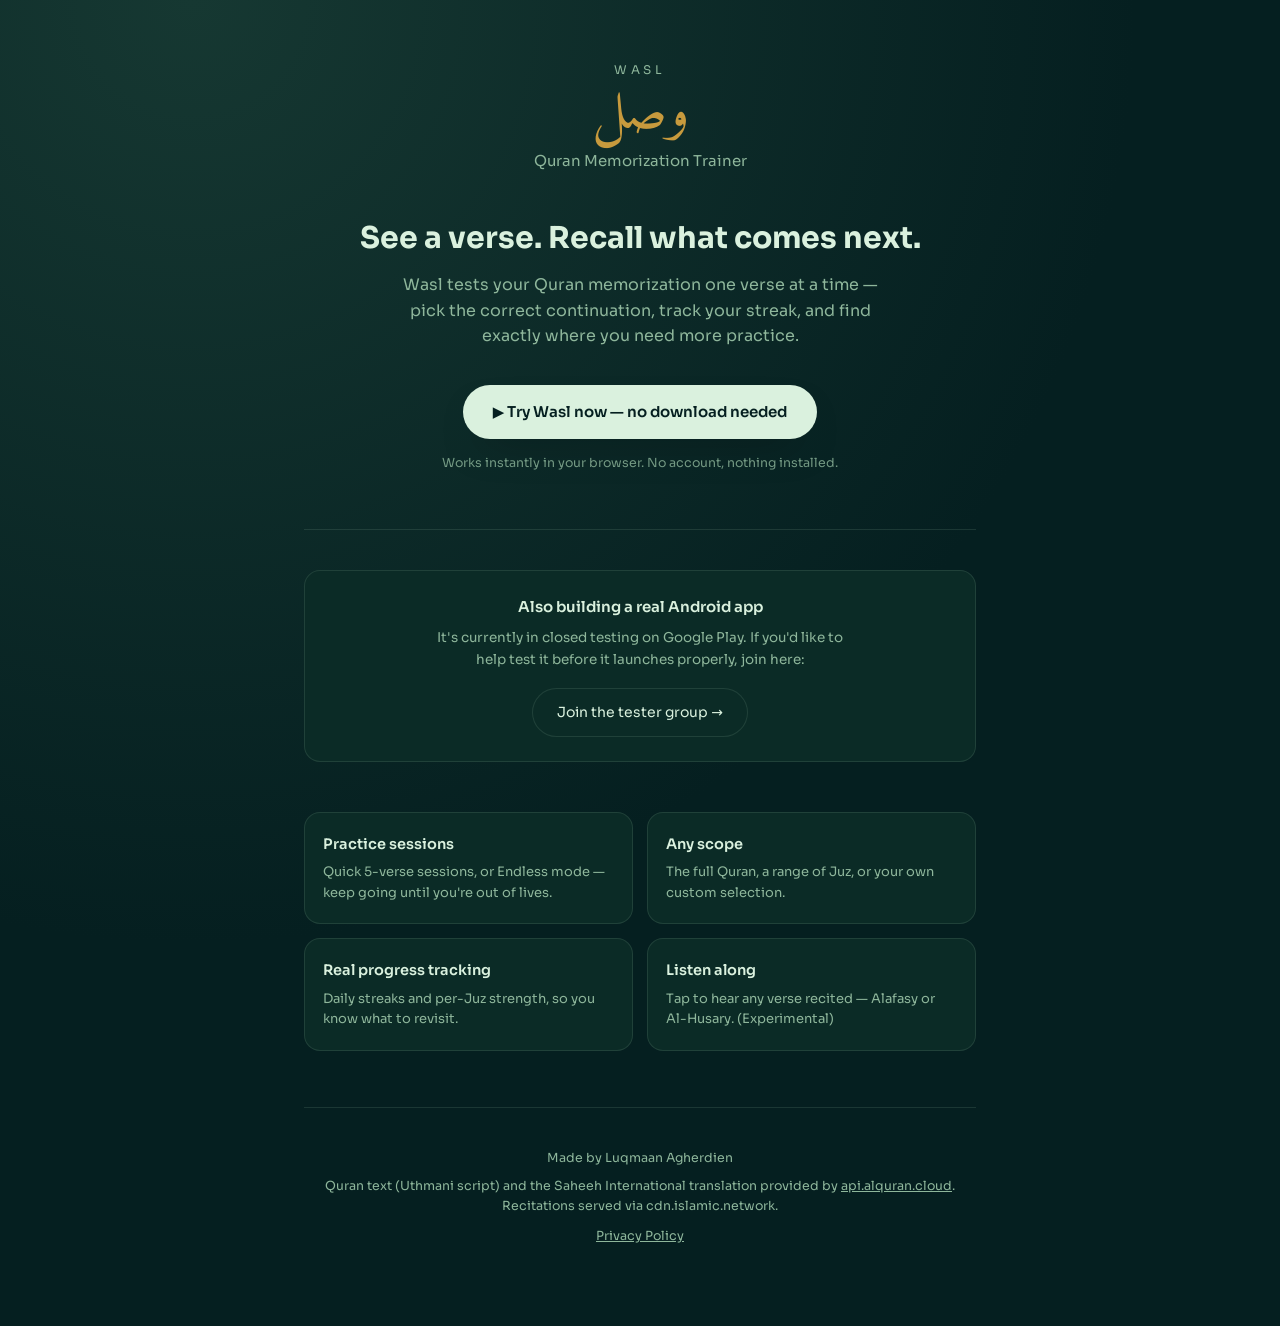
==== index.html @ dbeb6048 "Added new files" ====
<!DOCTYPE html>
<html lang="en">
<head>
<meta charset="UTF-8">
<meta name="viewport" content="width=device-width, initial-scale=1.0">
<title>Wasl — Quran Memorization Trainer</title>
<meta name="description" content="Wasl helps you test your Quran memorization — see a verse, recall what comes next or before. Free, no account required.">
<link rel="icon" href="app/icons/icon-192.png">
<link rel="preconnect" href="https://fonts.googleapis.com">
<link rel="preconnect" href="https://fonts.gstatic.com" crossorigin>
<link href="https://fonts.googleapis.com/css2?family=Amiri:wght@400;700&family=Sora:wght@300;400;500;600;700&display=swap" rel="stylesheet">
<style>
  :root{
    --bg:#051F20; --surface:#0B2B26; --surface2:#163832; --line:rgba(142,182,155,.16);
    --ink:#DAF1DE; --ink-soft:#8EB69B; --accent:#C79A3D; --accent-dim:rgba(199,154,61,.18);
    --btn-bg:#DAF1DE; --btn-fg:#051F20;
  }
  *{ box-sizing: border-box; }
  body{
    margin: 0;
    background: radial-gradient(circle at 15% 0%, #163832, var(--bg) 55%);
    color: var(--ink);
    font-family: 'Sora', system-ui, sans-serif;
    line-height: 1.6;
  }
  .wrap{ max-width: 720px; margin: 0 auto; padding: 60px 24px 40px; }

  header{ text-align: center; margin-bottom: 46px; }
  .brand-eyebrow{ font-size: 12px; letter-spacing: .3em; text-transform: uppercase; color: var(--ink-soft); margin-bottom: 8px; }
  .brand-mark{ font-family: 'Amiri', serif; font-size: 56px; color: var(--accent); direction: rtl; line-height: 1; margin-bottom: 6px; }
  .brand-name{ font-size: 15px; color: var(--ink-soft); }

  .hero-title{ font-size: 30px; font-weight: 700; text-align: center; margin: 0 0 14px; line-height: 1.3; }
  .hero-sub{ font-size: 16px; color: var(--ink-soft); text-align: center; max-width: 480px; margin: 0 auto 36px; }

  .cta-row{ display: flex; flex-direction: column; align-items: center; gap: 14px; margin-bottom: 56px; }
  .btn-primary{
    display: inline-flex; align-items: center; gap: 10px;
    background: var(--btn-bg); color: var(--btn-fg); font-weight: 600; font-size: 15px;
    padding: 15px 30px; border-radius: 999px; text-decoration: none;
    box-shadow: 0 18px 40px -22px rgba(0,0,0,.6);
  }
  .btn-secondary{
    display: inline-flex; align-items: center; gap: 8px;
    color: var(--ink); font-size: 14px; text-decoration: none;
    border: 1px solid var(--line); padding: 12px 24px; border-radius: 999px;
    background: var(--surface);
  }
  .btn-secondary:hover{ border-color: var(--accent); }
  .no-install{ font-size: 12.5px; color: var(--ink-soft); opacity: .8; }

  .features{
    display: grid; grid-template-columns: 1fr 1fr; gap: 14px;
    margin-bottom: 56px;
  }
  .feature-card{
    background: var(--surface); border: 1px solid var(--line); border-radius: 16px;
    padding: 20px 18px;
  }
  .feature-title{ font-weight: 600; font-size: 14.5px; margin-bottom: 6px; }
  .feature-body{ font-size: 13px; color: var(--ink-soft); }

  .divider{ height: 1px; background: var(--line); margin: 0 0 40px; }

  .testing-block{
    text-align: center; margin-bottom: 50px; padding: 24px;
    background: var(--surface); border: 1px solid var(--line); border-radius: 16px;
  }
  .testing-title{ font-weight: 600; font-size: 15px; margin-bottom: 8px; }
  .testing-body{ font-size: 13.5px; color: var(--ink-soft); margin-bottom: 18px; max-width: 420px; margin-left: auto; margin-right: auto; }

  footer{ text-align: center; font-size: 12.5px; color: var(--ink-soft); padding-bottom: 40px; }
  footer a{ color: var(--ink-soft); }
  footer .credit{ margin-bottom: 8px; }

  @media (max-width: 480px){
    .features{ grid-template-columns: 1fr; }
    .brand-mark{ font-size: 46px; }
    .hero-title{ font-size: 24px; }
  }
</style>
</head>
<body>
<div class="wrap">

  <header>
    <div class="brand-eyebrow">WASL</div>
    <div class="brand-mark">وصل</div>
    <div class="brand-name">Quran Memorization Trainer</div>
  </header>

  <div class="hero-title">See a verse. Recall what comes next.</div>
  <div class="hero-sub">Wasl tests your Quran memorization one verse at a time — pick the correct continuation, track your streak, and find exactly where you need more practice.</div>

  <div class="cta-row">
    <a class="btn-primary" href="app/">
      ▶ Try Wasl now — no download needed
    </a>
    <div class="no-install">Works instantly in your browser. No account, nothing installed.</div>
  </div>

  <div class="divider"></div>

  <div class="testing-block">
    <div class="testing-title">Also building a real Android app</div>
    <div class="testing-body">It's currently in closed testing on Google Play. If you'd like to help test it before it launches properly, join here:</div>
    <a class="btn-secondary" href="https://groups.google.com/g/wasl-testers">Join the tester group →</a>
  </div>

  <div class="features">
    <div class="feature-card">
      <div class="feature-title">Practice sessions</div>
      <div class="feature-body">Quick 5-verse sessions, or Endless mode — keep going until you're out of lives.</div>
    </div>
    <div class="feature-card">
      <div class="feature-title">Any scope</div>
      <div class="feature-body">The full Quran, a range of Juz, or your own custom selection.</div>
    </div>
    <div class="feature-card">
      <div class="feature-title">Real progress tracking</div>
      <div class="feature-body">Daily streaks and per-Juz strength, so you know what to revisit.</div>
    </div>
    <div class="feature-card">
      <div class="feature-title">Listen along</div>
      <div class="feature-body">Tap to hear any verse recited — Alafasy or Al-Husary. (Experimental)</div>
    </div>
  </div>

  <div class="divider"></div>

  <footer>
    <div class="credit">Made by Luqmaan Agherdien</div>
    <div>Quran text (Uthmani script) and the Saheeh International translation provided by <a href="https://alquran.cloud" target="_blank" rel="noopener">api.alquran.cloud</a>. Recitations served via cdn.islamic.network.</div>
    <div style="margin-top:10px;"><a href="[YOUR PRIVACY POLICY URL HERE]">Privacy Policy</a></div>
  </footer>

</div>
</body>
</html>
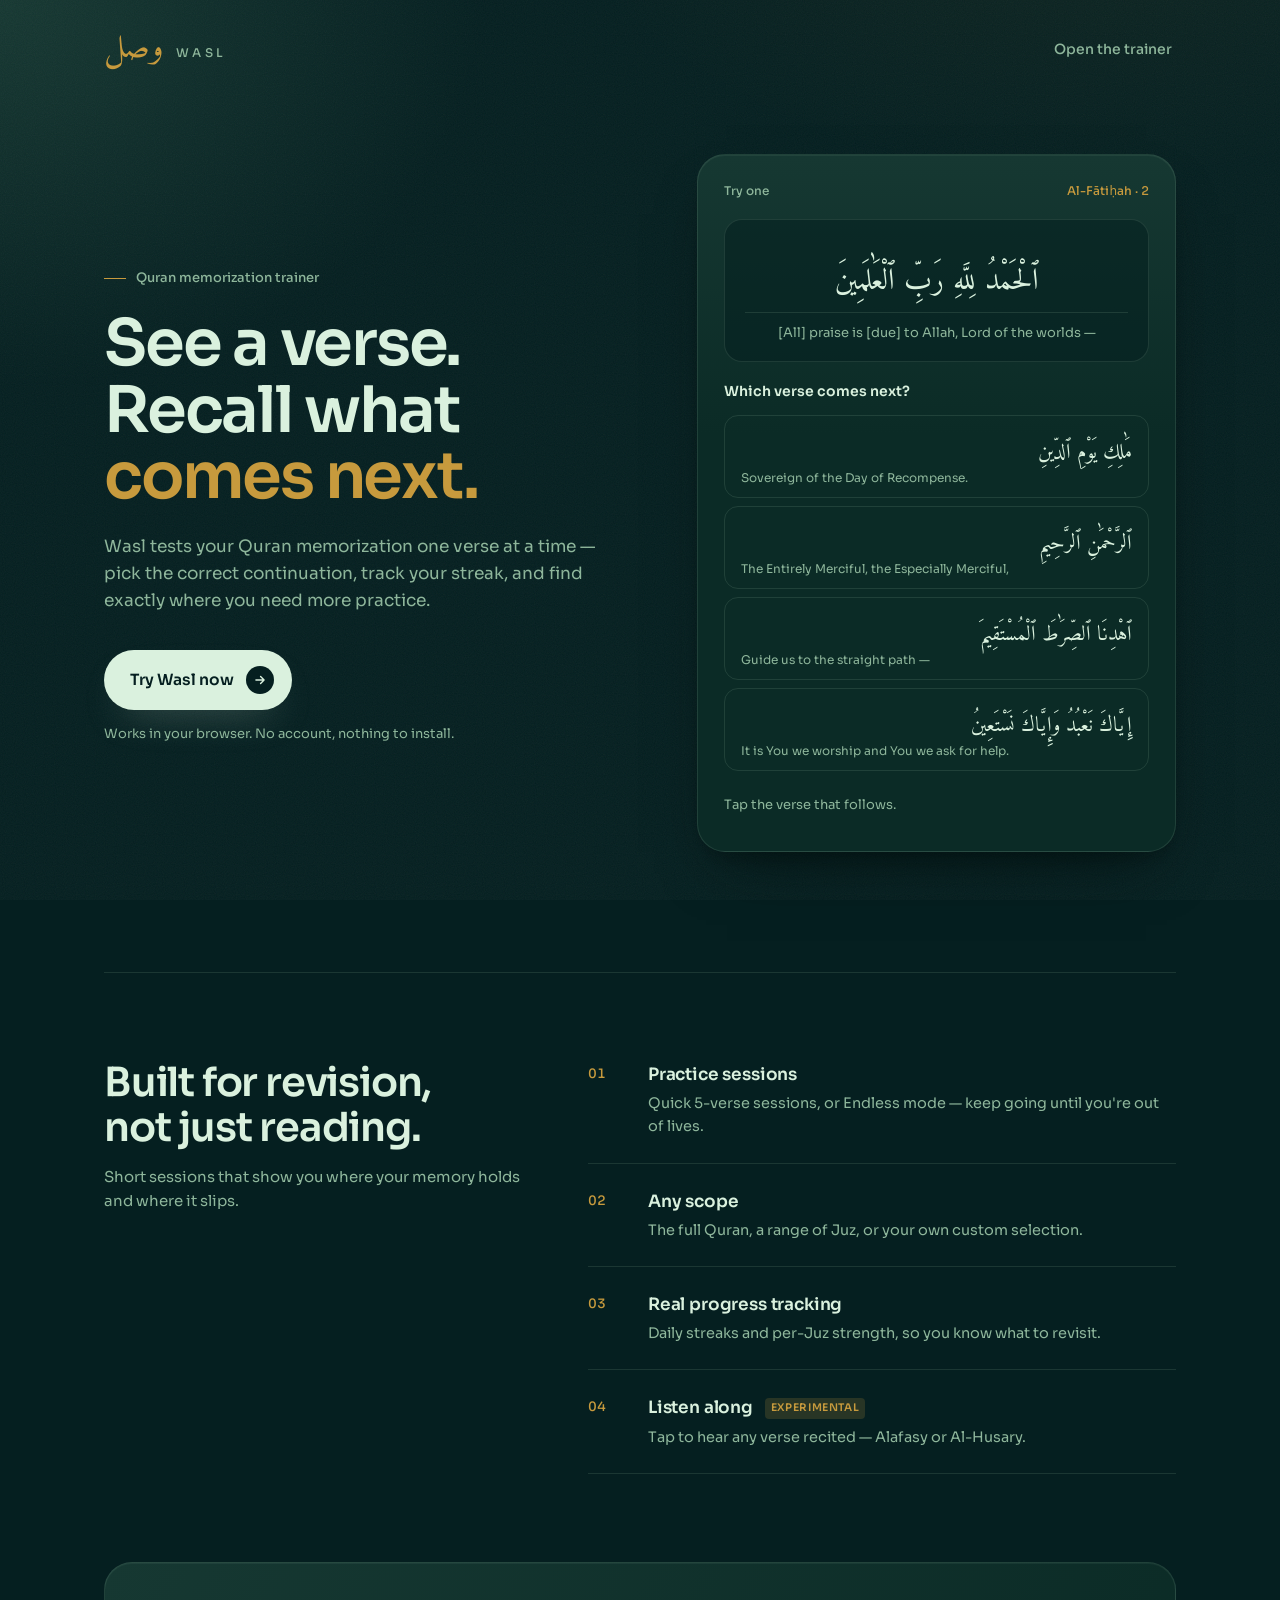
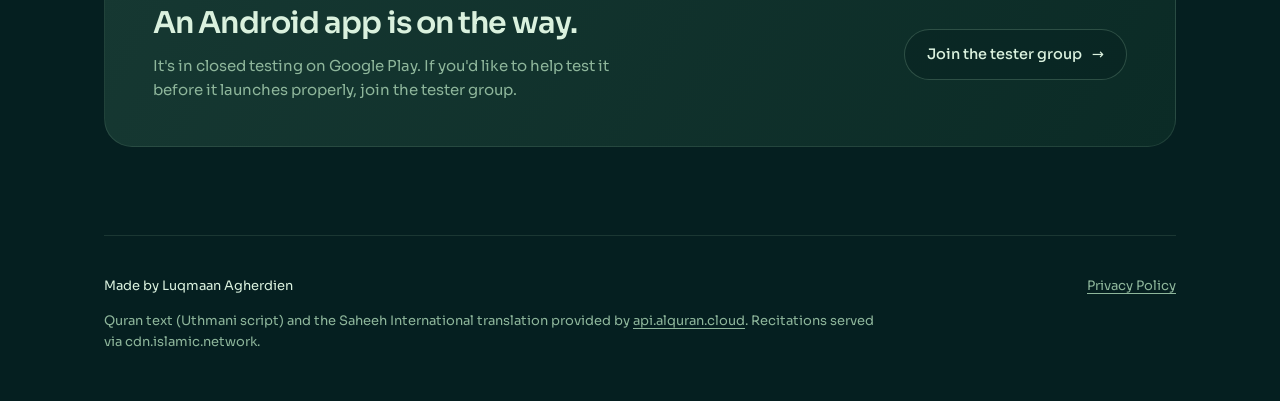
==== commit 25930a52: "Redesign landing page: interactive verse demo, semantic markup, states - Two-column hero with a work" ====
--- a/index.html
+++ b/index.html
@@ -5,135 +5,348 @@
 <meta name="viewport" content="width=device-width, initial-scale=1.0">
 <title>Wasl — Quran Memorization Trainer</title>
 <meta name="description" content="Wasl helps you test your Quran memorization — see a verse, recall what comes next or before. Free, no account required.">
+<meta name="theme-color" content="#051F20">
+<meta property="og:type" content="website">
+<meta property="og:title" content="Wasl — Quran Memorization Trainer">
+<meta property="og:description" content="See a verse. Recall what comes next. Free, in your browser, no account required.">
+<meta property="og:url" content="https://luqmaana.github.io/wasl-web/">
+<meta property="og:image" content="https://luqmaana.github.io/wasl-web/app/icons/icon-512.png">
+<meta name="twitter:card" content="summary">
 <link rel="icon" href="app/icons/icon-192.png">
+<link rel="apple-touch-icon" href="app/icons/icon-180.png">
 <link rel="preconnect" href="https://fonts.googleapis.com">
 <link rel="preconnect" href="https://fonts.gstatic.com" crossorigin>
-<link href="https://fonts.googleapis.com/css2?family=Amiri:wght@400;700&family=Sora:wght@300;400;500;600;700&display=swap" rel="stylesheet">
+<link href="https://fonts.googleapis.com/css2?family=Amiri:wght@400;700&family=Amiri+Quran&family=Sora:wght@300;400;500;600;700&display=swap" rel="stylesheet">
 <style>
   :root{
-    --bg:#051F20; --surface:#0B2B26; --surface2:#163832; --line:rgba(142,182,155,.16);
+    --bg:#051F20; --surface:#0B2B26; --surface2:#163832; --line:rgba(142,182,155,.16); --line-strong:rgba(142,182,155,.28);
     --ink:#DAF1DE; --ink-soft:#8EB69B; --accent:#C79A3D; --accent-dim:rgba(199,154,61,.18);
+    --good:#7FC79A; --good-dim:rgba(127,199,154,.14); --bad:#D9826B; --bad-dim:rgba(217,130,107,.12);
     --btn-bg:#DAF1DE; --btn-fg:#051F20;
+    --shadow: 0 30px 60px -30px rgba(1,14,13,.9), 0 12px 24px -16px rgba(1,14,13,.7);
+    --ease: cubic-bezier(.2,.8,.2,1);
   }
   *{ box-sizing: border-box; }
+  html{ scroll-behavior: smooth; }
   body{
-    margin: 0;
-    background: radial-gradient(circle at 15% 0%, #163832, var(--bg) 55%);
+    margin: 0; min-height: 100dvh;
+    background:
+      radial-gradient(60rem 40rem at 85% -10%, rgba(199,154,61,.07), transparent 60%),
+      radial-gradient(50rem 40rem at 0% 0%, #163832, transparent 60%),
+      var(--bg);
     color: var(--ink);
     font-family: 'Sora', system-ui, sans-serif;
     line-height: 1.6;
-  }
-  .wrap{ max-width: 720px; margin: 0 auto; padding: 60px 24px 40px; }
-
-  header{ text-align: center; margin-bottom: 46px; }
-  .brand-eyebrow{ font-size: 12px; letter-spacing: .3em; text-transform: uppercase; color: var(--ink-soft); margin-bottom: 8px; }
-  .brand-mark{ font-family: 'Amiri', serif; font-size: 56px; color: var(--accent); direction: rtl; line-height: 1; margin-bottom: 6px; }
-  .brand-name{ font-size: 15px; color: var(--ink-soft); }
-
-  .hero-title{ font-size: 30px; font-weight: 700; text-align: center; margin: 0 0 14px; line-height: 1.3; }
-  .hero-sub{ font-size: 16px; color: var(--ink-soft); text-align: center; max-width: 480px; margin: 0 auto 36px; }
-
-  .cta-row{ display: flex; flex-direction: column; align-items: center; gap: 14px; margin-bottom: 56px; }
+    -webkit-font-smoothing: antialiased;
+  }
+  /* Fixed grain overlay to break up the flat gradient */
+  body::before{
+    content: ""; position: fixed; inset: 0; pointer-events: none; z-index: 0; opacity: .06;
+    background-image: url("data:image/svg+xml,%3Csvg xmlns='http://www.w3.org/2000/svg' width='160' height='160'%3E%3Cfilter id='n'%3E%3CfeTurbulence type='fractalNoise' baseFrequency='.9' numOctaves='2' stitchTiles='stitch'/%3E%3C/filter%3E%3Crect width='100%25' height='100%25' filter='url(%23n)'/%3E%3C/svg%3E");
+  }
+  a{ color: inherit; }
+  :focus-visible{ outline: 2px solid var(--accent); outline-offset: 3px; border-radius: 6px; }
+
+  .skip{
+    position: absolute; left: 16px; top: -60px; z-index: 10;
+    background: var(--btn-bg); color: var(--btn-fg); padding: 10px 16px; border-radius: 10px;
+    font-weight: 600; font-size: 14px; text-decoration: none; transition: top .2s var(--ease);
+  }
+  .skip:focus{ top: 16px; }
+
+  .wrap{ position: relative; z-index: 1; max-width: 1120px; margin: 0 auto; padding: 0 24px; }
+
+  /* ---------- Top bar ---------- */
+  .topbar{ display: flex; align-items: center; justify-content: space-between; padding: 28px 0; }
+  .logo{ display: flex; align-items: baseline; gap: 12px; text-decoration: none; }
+  .logo-ar{ font-family: 'Amiri', serif; font-size: 34px; line-height: 1; color: var(--accent); }
+  .logo-en{ font-size: 12px; font-weight: 500; letter-spacing: .28em; text-transform: uppercase; color: var(--ink-soft); }
+  .topbar-link{
+    font-size: 14px; font-weight: 500; color: var(--ink-soft); text-decoration: none;
+    padding: 10px 4px; transition: color .2s var(--ease);
+  }
+  .topbar-link:hover{ color: var(--ink); }
+
+  /* ---------- Hero ---------- */
+  .hero{
+    display: grid; grid-template-columns: 1fr; gap: 48px;
+    padding: 40px 0 96px; align-items: center;
+  }
+  .eyebrow{
+    display: inline-flex; align-items: center; gap: 10px;
+    font-size: 13px; font-weight: 500; color: var(--ink-soft); margin-bottom: 22px;
+  }
+  .eyebrow::before{ content: ""; width: 22px; height: 1px; background: var(--accent); }
+  h1{
+    font-size: clamp(38px, 6vw, 64px); font-weight: 600; line-height: 1.04; letter-spacing: -.035em;
+    margin: 0 0 22px; text-wrap: balance;
+  }
+  h1 em{ font-style: normal; color: var(--accent); }
+  .lede{ font-size: 17px; color: var(--ink-soft); max-width: 34em; margin: 0 0 36px; text-wrap: pretty; }
+
+  .cta-row{ display: flex; flex-wrap: wrap; align-items: center; gap: 14px 22px; }
   .btn-primary{
-    display: inline-flex; align-items: center; gap: 10px;
-    background: var(--btn-bg); color: var(--btn-fg); font-weight: 600; font-size: 15px;
-    padding: 15px 30px; border-radius: 999px; text-decoration: none;
-    box-shadow: 0 18px 40px -22px rgba(0,0,0,.6);
-  }
+    display: inline-flex; align-items: center; gap: 12px;
+    background: var(--btn-bg); color: var(--btn-fg); font-weight: 600; font-size: 15.5px;
+    padding: 16px 18px 16px 26px; border-radius: 999px; text-decoration: none;
+    box-shadow: 0 18px 40px -20px rgba(218,241,222,.35);
+    transition: transform .25s var(--ease), box-shadow .25s var(--ease), background .25s var(--ease);
+  }
+  .btn-primary .arrow{
+    display: grid; place-items: center; width: 28px; height: 28px; border-radius: 50%;
+    background: var(--btn-fg); color: var(--btn-bg); transition: transform .25s var(--ease);
+  }
+  .btn-primary:hover{ background: #fff; box-shadow: 0 22px 48px -18px rgba(218,241,222,.45); transform: translateY(-1px); }
+  .btn-primary:hover .arrow{ transform: translateX(3px); }
+  .btn-primary:active{ transform: translateY(1px) scale(.98); }
+  .no-install{ font-size: 13px; color: var(--ink-soft); }
+
+  /* ---------- Demo card ---------- */
+  .demo{
+    position: relative; background: linear-gradient(180deg, var(--surface2), var(--surface) 40%);
+    border: 1px solid var(--line); border-radius: 28px; padding: 26px;
+    box-shadow: var(--shadow), inset 0 1px 0 rgba(218,241,222,.06);
+  }
+  .demo-head{ display: flex; justify-content: space-between; align-items: center; margin-bottom: 18px; }
+  .demo-tag{ font-size: 12px; font-weight: 500; color: var(--ink-soft); }
+  .demo-ref{ font-size: 12px; font-weight: 500; color: var(--accent); font-variant-numeric: tabular-nums; }
+  .prompt{
+    background: rgba(5,31,32,.55); border: 1px solid var(--line); border-radius: 18px;
+    padding: 22px 20px 18px; margin-bottom: 18px; text-align: center;
+  }
+  .prompt-ar{ font-family: 'Amiri Quran', 'Amiri', serif; font-size: 30px; line-height: 2; direction: rtl; }
+  .prompt-en{ font-size: 13px; color: var(--ink-soft); border-top: 1px solid var(--line); margin-top: 10px; padding-top: 10px; }
+  .ask{ font-size: 14px; font-weight: 600; margin: 0 0 12px; }
+  .options{ display: grid; gap: 8px; margin: 0; padding: 0; list-style: none; }
+  .opt{
+    width: 100%; display: flex; flex-direction: column; align-items: stretch; gap: 2px;
+    background: transparent; color: var(--ink); text-align: left; font: inherit; cursor: pointer;
+    border: 1px solid var(--line); border-radius: 14px; padding: 10px 16px;
+    transition: border-color .2s var(--ease), background .2s var(--ease), opacity .2s var(--ease), transform .15s var(--ease);
+  }
+  .opt:hover:not(:disabled){ border-color: var(--line-strong); background: rgba(218,241,222,.03); }
+  .opt:active:not(:disabled){ transform: scale(.99); }
+  .opt-ar{ font-family: 'Amiri Quran', 'Amiri', serif; font-size: 21px; line-height: 1.9; direction: rtl; text-align: right; }
+  .opt-en{ font-size: 12px; color: var(--ink-soft); }
+  .opt:disabled{ cursor: default; }
+  .opt.is-correct{ border-color: var(--good); background: var(--good-dim); }
+  .opt.is-wrong{ border-color: var(--bad); background: var(--bad-dim); }
+  .opt.is-dim{ opacity: .45; }
+  .demo-foot{
+    display: flex; justify-content: space-between; align-items: center; gap: 12px;
+    min-height: 40px; margin-top: 14px; font-size: 13px; color: var(--ink-soft);
+  }
+  .demo-foot button{ white-space: nowrap;
+    background: none; border: 0; color: var(--ink); font: inherit; font-weight: 500; cursor: pointer;
+    padding: 8px 2px; text-decoration: underline; text-underline-offset: 4px; text-decoration-color: var(--line-strong);
+  }
+  .demo-foot button:hover{ text-decoration-color: var(--accent); }
+
+  /* ---------- Features ---------- */
+  .section{ padding: 88px 0; border-top: 1px solid var(--line); }
+  .section-grid{ display: grid; grid-template-columns: 1fr; gap: 40px; }
+  h2{ font-size: clamp(28px, 3.6vw, 40px); font-weight: 600; line-height: 1.12; letter-spacing: -.03em; margin: 0 0 14px; text-wrap: balance; }
+  .section-sub{ font-size: 15px; color: var(--ink-soft); max-width: 28em; margin: 0; }
+  .features{ list-style: none; margin: 0; padding: 0; display: grid; grid-template-columns: 1fr; }
+  .feature{ display: grid; grid-template-columns: 44px 1fr; gap: 4px 16px; padding: 24px 0; border-bottom: 1px solid var(--line); }
+  .feature:first-child{ padding-top: 0; }
+  .feature-num{ grid-row: span 2; font-size: 13px; font-weight: 500; color: var(--accent); font-variant-numeric: tabular-nums; padding-top: 3px; }
+  .feature h3{ font-size: 17px; font-weight: 600; letter-spacing: -.01em; margin: 0; }
+  .feature p{ font-size: 14.5px; color: var(--ink-soft); margin: 0; max-width: 36em; }
+  .tag{
+    display: inline-block; vertical-align: 2px; margin-left: 8px;
+    font-size: 10.5px; font-weight: 600; letter-spacing: .06em; text-transform: uppercase;
+    color: var(--accent); background: var(--accent-dim); border-radius: 4px; padding: 2px 6px;
+  }
+
+  /* ---------- Android band ---------- */
+  .android{
+    display: grid; grid-template-columns: 1fr; gap: 24px; align-items: center;
+    background: linear-gradient(120deg, var(--surface2), var(--surface));
+    border: 1px solid var(--line); border-radius: 28px; padding: 36px 32px 40px;
+    box-shadow: inset 0 1px 0 rgba(218,241,222,.05);
+  }
+  .android h2{ font-size: clamp(24px, 3vw, 30px); }
+  .android p{ font-size: 15px; color: var(--ink-soft); margin: 0; max-width: 32em; }
   .btn-secondary{
-    display: inline-flex; align-items: center; gap: 8px;
-    color: var(--ink); font-size: 14px; text-decoration: none;
-    border: 1px solid var(--line); padding: 12px 24px; border-radius: 999px;
-    background: var(--surface);
-  }
-  .btn-secondary:hover{ border-color: var(--accent); }
-  .no-install{ font-size: 12.5px; color: var(--ink-soft); opacity: .8; }
-
-  .features{
-    display: grid; grid-template-columns: 1fr 1fr; gap: 14px;
-    margin-bottom: 56px;
-  }
-  .feature-card{
-    background: var(--surface); border: 1px solid var(--line); border-radius: 16px;
-    padding: 20px 18px;
-  }
-  .feature-title{ font-weight: 600; font-size: 14.5px; margin-bottom: 6px; }
-  .feature-body{ font-size: 13px; color: var(--ink-soft); }
-
-  .divider{ height: 1px; background: var(--line); margin: 0 0 40px; }
-
-  .testing-block{
-    text-align: center; margin-bottom: 50px; padding: 24px;
-    background: var(--surface); border: 1px solid var(--line); border-radius: 16px;
-  }
-  .testing-title{ font-weight: 600; font-size: 15px; margin-bottom: 8px; }
-  .testing-body{ font-size: 13.5px; color: var(--ink-soft); margin-bottom: 18px; max-width: 420px; margin-left: auto; margin-right: auto; }
-
-  footer{ text-align: center; font-size: 12.5px; color: var(--ink-soft); padding-bottom: 40px; }
-  footer a{ color: var(--ink-soft); }
-  footer .credit{ margin-bottom: 8px; }
-
+    justify-self: start; display: inline-flex; align-items: center; gap: 10px;
+    color: var(--ink); font-size: 14.5px; font-weight: 500; text-decoration: none;
+    border: 1px solid var(--line-strong); padding: 13px 22px; border-radius: 999px;
+    background: rgba(5,31,32,.4);
+    transition: border-color .2s var(--ease), background .2s var(--ease), transform .15s var(--ease);
+  }
+  .btn-secondary:hover{ border-color: var(--accent); background: var(--accent-dim); }
+  .btn-secondary:active{ transform: translateY(1px) scale(.98); }
+
+  /* ---------- Footer ---------- */
+  footer{
+    position: relative; z-index: 1; border-top: 1px solid var(--line);
+    padding: 40px 0 48px; margin-top: 88px; font-size: 13px; color: var(--ink-soft);
+  }
+  .footer-grid{ display: grid; gap: 14px; }
+  .footer-top{ display: flex; flex-wrap: wrap; justify-content: space-between; gap: 10px 24px; color: var(--ink); }
+  .footer-top a{ color: var(--ink-soft); text-underline-offset: 3px; transition: color .2s var(--ease); }
+  .footer-top a:hover{ color: var(--ink); }
+  .attribution{ max-width: 60em; margin: 0; }
+  .attribution a{ text-underline-offset: 3px; }
+
+  /* ---------- Entry motion ---------- */
+  @keyframes rise{ from{ opacity: 0; transform: translateY(14px); } to{ opacity: 1; transform: none; } }
+  .rise{ animation: rise .7s var(--ease) both; }
+  .rise-2{ animation-delay: .08s; } .rise-3{ animation-delay: .16s; } .rise-4{ animation-delay: .24s; }
+  @media (prefers-reduced-motion: reduce){
+    html{ scroll-behavior: auto; }
+    *, *::before, *::after{ animation: none !important; transition: none !important; }
+  }
+
+  /* ---------- Breakpoints ---------- */
+  @media (min-width: 900px){
+    .hero{ grid-template-columns: 1.05fr .95fr; gap: 64px; padding: 56px 0 120px; }
+    .demo{ transform: rotate(.6deg); }
+    .section-grid{ grid-template-columns: 5fr 7fr; gap: 64px; }
+    .section-grid > div:first-child{ position: sticky; top: 40px; align-self: start; }
+    .android{ grid-template-columns: 1fr auto; padding: 44px 48px; }
+    .android .btn-secondary{ justify-self: end; }
+  }
   @media (max-width: 480px){
-    .features{ grid-template-columns: 1fr; }
-    .brand-mark{ font-size: 46px; }
-    .hero-title{ font-size: 24px; }
+    .wrap{ padding: 0 16px; }
+    .demo{ padding: 18px; border-radius: 22px; }
+    .prompt-ar{ font-size: 26px; }
+    .opt-ar{ font-size: 19px; }
+    .android{ padding: 28px 22px 32px; }
+    .logo-en{ display: none; }
   }
 </style>
 </head>
 <body>
+<a class="skip" href="#main">Skip to content</a>
+
 <div class="wrap">
-
-  <header>
-    <div class="brand-eyebrow">WASL</div>
-    <div class="brand-mark">وصل</div>
-    <div class="brand-name">Quran Memorization Trainer</div>
+  <header class="topbar">
+    <a class="logo" href="./" aria-label="Wasl home">
+      <span class="logo-ar" lang="ar">وصل</span>
+      <span class="logo-en">Wasl</span>
+    </a>
+    <a class="topbar-link" href="app/">Open the trainer</a>
   </header>
 
-  <div class="hero-title">See a verse. Recall what comes next.</div>
-  <div class="hero-sub">Wasl tests your Quran memorization one verse at a time — pick the correct continuation, track your streak, and find exactly where you need more practice.</div>
-
-  <div class="cta-row">
-    <a class="btn-primary" href="app/">
-      ▶ Try Wasl now — no download needed
-    </a>
-    <div class="no-install">Works instantly in your browser. No account, nothing installed.</div>
-  </div>
-
-  <div class="divider"></div>
-
-  <div class="testing-block">
-    <div class="testing-title">Also building a real Android app</div>
-    <div class="testing-body">It's currently in closed testing on Google Play. If you'd like to help test it before it launches properly, join here:</div>
-    <a class="btn-secondary" href="https://groups.google.com/g/wasl-testers">Join the tester group →</a>
-  </div>
-
-  <div class="features">
-    <div class="feature-card">
-      <div class="feature-title">Practice sessions</div>
-      <div class="feature-body">Quick 5-verse sessions, or Endless mode — keep going until you're out of lives.</div>
+  <main id="main">
+    <section class="hero" aria-labelledby="hero-title">
+      <div>
+        <div class="eyebrow rise">Quran memorization trainer</div>
+        <h1 id="hero-title" class="rise rise-2">See a verse. Recall what <em>comes next.</em></h1>
+        <p class="lede rise rise-3">Wasl tests your Quran memorization one verse at a time — pick the correct continuation, track your streak, and find exactly where you need more practice.</p>
+        <div class="cta-row rise rise-4">
+          <a class="btn-primary" href="app/">
+            Try Wasl now
+            <span class="arrow" aria-hidden="true">
+              <svg width="14" height="14" viewBox="0 0 24 24" fill="none" stroke="currentColor" stroke-width="2.4" stroke-linecap="round" stroke-linejoin="round"><path d="M5 12h14M13 6l6 6-6 6"/></svg>
+            </span>
+          </a>
+          <span class="no-install">Works in your browser. No account, nothing to install.</span>
+        </div>
+      </div>
+
+      <div class="demo rise rise-3" id="demo" aria-labelledby="demo-ask">
+        <div class="demo-head">
+          <span class="demo-tag">Try one</span>
+          <span class="demo-ref">Al-Fātiḥah · 2</span>
+        </div>
+        <div class="prompt">
+          <div class="prompt-ar" lang="ar">ٱلْحَمْدُ لِلَّهِ رَبِّ ٱلْعَٰلَمِينَ</div>
+          <div class="prompt-en">[All] praise is [due] to Allah, Lord of the worlds —</div>
+        </div>
+        <p class="ask" id="demo-ask">Which verse comes next?</p>
+        <ul class="options">
+          <li><button type="button" class="opt"><span class="opt-ar" lang="ar">مَٰلِكِ يَوْمِ ٱلدِّينِ</span><span class="opt-en">Sovereign of the Day of Recompense.</span></button></li>
+          <li><button type="button" class="opt" data-correct><span class="opt-ar" lang="ar">ٱلرَّحْمَٰنِ ٱلرَّحِيمِ</span><span class="opt-en">The Entirely Merciful, the Especially Merciful,</span></button></li>
+          <li><button type="button" class="opt"><span class="opt-ar" lang="ar">ٱهْدِنَا ٱلصِّرَٰطَ ٱلْمُسْتَقِيمَ</span><span class="opt-en">Guide us to the straight path —</span></button></li>
+          <li><button type="button" class="opt"><span class="opt-ar" lang="ar">إِيَّاكَ نَعْبُدُ وَإِيَّاكَ نَسْتَعِينُ</span><span class="opt-en">It is You we worship and You we ask for help.</span></button></li>
+        </ul>
+        <div class="demo-foot">
+          <span id="demo-status" role="status">Tap the verse that follows.</span>
+          <button type="button" id="demo-reset" hidden>Try again</button>
+        </div>
+      </div>
+    </section>
+
+    <section class="section" aria-labelledby="features-title">
+      <div class="section-grid">
+        <div>
+          <h2 id="features-title">Built for revision, not just reading.</h2>
+          <p class="section-sub">Short sessions that show you where your memory holds and where it slips.</p>
+        </div>
+        <ol class="features">
+          <li class="feature">
+            <span class="feature-num">01</span>
+            <h3>Practice sessions</h3>
+            <p>Quick 5-verse sessions, or Endless mode — keep going until you're out of lives.</p>
+          </li>
+          <li class="feature">
+            <span class="feature-num">02</span>
+            <h3>Any scope</h3>
+            <p>The full Quran, a range of Juz, or your own custom selection.</p>
+          </li>
+          <li class="feature">
+            <span class="feature-num">03</span>
+            <h3>Real progress tracking</h3>
+            <p>Daily streaks and per-Juz strength, so you know what to revisit.</p>
+          </li>
+          <li class="feature">
+            <span class="feature-num">04</span>
+            <h3>Listen along <span class="tag">Experimental</span></h3>
+            <p>Tap to hear any verse recited — Alafasy or Al-Husary.</p>
+          </li>
+        </ol>
+      </div>
+    </section>
+
+    <section class="android" aria-labelledby="android-title">
+      <div>
+        <h2 id="android-title">An Android app is on the way.</h2>
+        <p>It's in closed testing on Google Play. If you'd like to help test it before it launches properly, join the tester group.</p>
+      </div>
+      <a class="btn-secondary" href="https://groups.google.com/g/wasl-testers">Join the tester group <span aria-hidden="true">→</span></a>
+    </section>
+  </main>
+
+  <footer>
+    <div class="footer-grid">
+      <div class="footer-top">
+        <span>Made by Luqmaan Agherdien</span>
+        <a href="https://luqmaana.github.io/wasl-privacy/">Privacy Policy</a>
+      </div>
+      <p class="attribution">Quran text (Uthmani script) and the Saheeh International translation provided by <a href="https://alquran.cloud" target="_blank" rel="noopener">api.alquran.cloud</a>. Recitations served via cdn.islamic.network.</p>
     </div>
-    <div class="feature-card">
-      <div class="feature-title">Any scope</div>
-      <div class="feature-body">The full Quran, a range of Juz, or your own custom selection.</div>
-    </div>
-    <div class="feature-card">
-      <div class="feature-title">Real progress tracking</div>
-      <div class="feature-body">Daily streaks and per-Juz strength, so you know what to revisit.</div>
-    </div>
-    <div class="feature-card">
-      <div class="feature-title">Listen along</div>
-      <div class="feature-body">Tap to hear any verse recited — Alafasy or Al-Husary. (Experimental)</div>
-    </div>
-  </div>
-
-  <div class="divider"></div>
-
-  <footer>
-    <div class="credit">Made by Luqmaan Agherdien</div>
-    <div>Quran text (Uthmani script) and the Saheeh International translation provided by <a href="https://alquran.cloud" target="_blank" rel="noopener">api.alquran.cloud</a>. Recitations served via cdn.islamic.network.</div>
-    <div style="margin-top:10px;"><a href="[YOUR PRIVACY POLICY URL HERE]">Privacy Policy</a></div>
   </footer>
-
 </div>
+
+<script>
+  (function(){
+    var demo = document.getElementById('demo');
+    var opts = demo.querySelectorAll('.opt');
+    var status = document.getElementById('demo-status');
+    var reset = document.getElementById('demo-reset');
+    opts.forEach(function(btn){
+      btn.addEventListener('click', function(){
+        var right = btn.hasAttribute('data-correct');
+        opts.forEach(function(o){
+          o.disabled = true;
+          if (o.hasAttribute('data-correct')) o.classList.add('is-correct');
+          else if (o === btn) o.classList.add('is-wrong');
+          else o.classList.add('is-dim');
+        });
+        status.textContent = right ? 'Correct — Al-Fātiḥah\u00A03.' : 'Not quite. The next verse is Al-Fātiḥah\u00A03.';
+        reset.hidden = false;
+      });
+    });
+    reset.addEventListener('click', function(){
+      opts.forEach(function(o){ o.disabled = false; o.classList.remove('is-correct', 'is-wrong', 'is-dim'); });
+      status.textContent = 'Tap the verse that follows.';
+      reset.hidden = true;
+      opts[0].focus();
+    });
+  })();
+</script>
 </body>
 </html>
